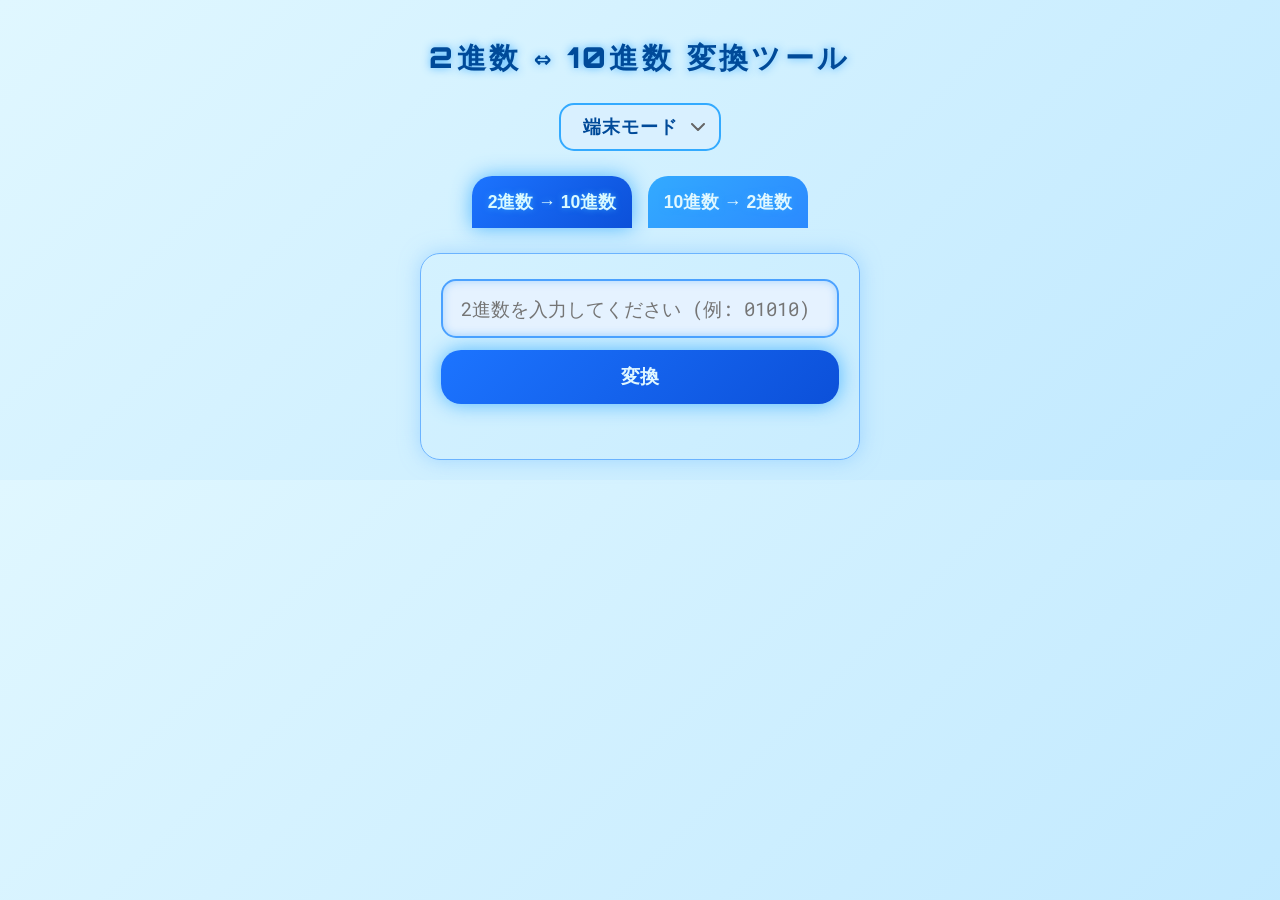
==== index.html @ ed2cb40a "version1.2" ====
<!DOCTYPE html>
<html lang="ja">
<head>
<meta charset="UTF-8" />
<meta name="viewport" content="width=device-width, initial-scale=1, maximum-scale=1" />
<title>2進数 ⇔ 10進数 変換ツール</title>
<meta name="description" content="2進数 ⇔ 10進数 変換ツール 相互の変換ができます 符号付き対応" />
<link id="favicon" rel="icon" href="icon-light.png" type="image/png" />
<link href="https://fonts.googleapis.com/css2?family=Orbitron&family=Roboto+Mono&display=swap" rel="stylesheet" />
<style>
  /* 共通 */
  *, *::before, *::after {
    box-sizing: border-box;
  }
  body {
    font-family: 'Orbitron', 'Roboto Mono', monospace;
    margin: 0;
    padding: 20px;
    max-width: 480px;
    margin-left: auto;
    margin-right: auto;
    user-select: none;
    transition: background-color 0.4s, color 0.4s;
  }

  h1 {
    text-align: center;
    font-weight: 900;
    letter-spacing: 0.12em;
    font-size: 1.8rem;
    margin-bottom: 1.5rem;
    text-shadow: 0 0 8px var(--primary-glow);
  }

  /* モードセレクト共通スタイル */
  .mode-select {
    text-align: center;
    margin-bottom: 25px;
  }
  select#colorModeSelect {
    font-size: 1.1rem;
    padding: 12px 22px;
    border-radius: 15px;
    border: 2px solid var(--primary-color);
    background-color: var(--select-bg);
    color: var(--text-color);
    cursor: pointer;
    font-weight: 700;
    letter-spacing: 0.05em;
    transition: border-color 0.3s ease, box-shadow 0.3s ease;
    user-select: none;
    appearance: none;
    -webkit-appearance: none;
    -moz-appearance: none;
    background-image: url("data:image/svg+xml;charset=UTF-8,%3Csvg width='14' height='8' viewBox='0 0 14 8' fill='none' xmlns='http://www.w3.org/2000/svg'%3E%3Cpath d='M1 1L7 7L13 1' stroke='%23666' stroke-width='2' stroke-linecap='round' stroke-linejoin='round'/%3E%3C/svg%3E");
    background-repeat: no-repeat;
    background-position: right 14px center;
    background-size: 14px 8px;
  }
  select#colorModeSelect:hover,
  select#colorModeSelect:focus {
    border-color: var(--primary-glow);
    outline: none;
    box-shadow: 0 0 15px var(--primary-glow);
  }

  /* タブ */
  .tab {
    display: flex;
    justify-content: center;
    margin-bottom: 25px;
  }
  .tab button {
    flex: 1;
    max-width: 160px;
    margin: 0 8px;
    padding: 14px 0;
    border-radius: 20px 20px 0 0;
    cursor: pointer;
    user-select: none;
    font-weight: 900;
    font-size: 1.1rem;
    text-shadow: 0 0 6px var(--primary-glow);
    transition: background 0.35s ease, box-shadow 0.3s ease, color 0.3s ease;
    border: none;
    background: linear-gradient(135deg, var(--primary-color), #2b8aff);
    color: #e0f7ff;
  }
  .tab button.active {
    box-shadow: 0 0 20px var(--primary-glow);
    background: linear-gradient(135deg, #1c74ff, #0c50d9);
    color: #d9f9ff;
  }
  .tab button:hover:not(.active),
  .tab button:focus-visible:not(.active) {
    outline: none;
    box-shadow: 0 0 15px var(--primary-glow-light);
  }

  /* 入力カード */
  .content {
    border-radius: 20px;
    padding: 25px 20px 35px;
    border: 1px solid var(--border-color);
    box-shadow: 0 0 20px var(--shadow-color);
    transition: background-color 0.4s, color 0.4s;
  }
  input[type="text"], input[type="number"] {
    width: 100%;
    padding: 15px 18px;
    font-size: 1.2rem;
    border-radius: 15px;
    border: 2px solid var(--input-border);
    background-color: var(--input-bg);
    color: var(--input-text);
    font-family: 'Roboto Mono', monospace;
    box-shadow: inset 0 0 8px var(--input-shadow);
    transition: border-color 0.3s ease;
    user-select: text;
    display: block;
    margin: 0 auto;
  }
  input[type="text"]:focus,
  input[type="number"]:focus {
    border-color: var(--primary-glow);
    outline: none;
    box-shadow: 0 0 10px var(--primary-glow) inset;
  }

  button.convert {
    width: 100%;
    margin-top: 12px;
    padding: 14px;
    font-size: 1.2rem;
    font-weight: 900;
    border-radius: 20px;
    border: none;
    cursor: pointer;
    user-select: none;
    transition: background 0.3s ease, box-shadow 0.3s ease, color 0.3s ease;
    box-shadow: 0 0 20px var(--primary-glow);
    background: linear-gradient(135deg, #1c74ff, #0c50d9);
    color: #e0f7ff;
  }
  button.convert:hover,
  button.convert:focus-visible {
    outline: none;
    background: linear-gradient(135deg, #3398ff, #1a58c7);
    box-shadow: 0 0 25px #3398ffdd;
  }

  /* 結果表示 */
  .result {
    margin-top: 20px;
    font-weight: 900;
    font-size: 1.3rem;
    text-align: center;
    text-shadow: 0 0 8px var(--primary-glow-light);
    user-select: text;
    transition: color 0.4s ease;
  }

  /* ライトモード */
  body.light {
    --primary-color: #33aaff;
    --primary-glow: #33aaffcc;
    --primary-glow-light: #66c3ffcc;
    --secondary-color: #0077cc;
    --border-color: #6bb3ff;
    --shadow-color: #7ac0ff88;
    --input-border: #4ba1ff;
    --input-bg: #e5f2ff;
    --input-text: #004a99;
    --input-shadow: #8fcaffbb;
    --select-bg: #d9f0ff;
    --text-color: #004a99;
    background: linear-gradient(135deg, #e0f7ff 0%, #c1e9ff 100%);
    color: var(--text-color);
  }

  /* ダークモード */
  body.dark {
    --primary-color: #6699ff;
    --primary-glow: #6699ffcc;
    --primary-glow-light: #99bbffcc;
    --secondary-color: #a3baff;
    --border-color: #4f6cbf;
    --shadow-color: #4466bb88;
    --input-border: #334b8f;
    --input-bg: #1b2650;
    --input-text: #cfdcff;
    --input-shadow: #5971bfbb;
    --select-bg: #24355f;
    --text-color: #99bbff;
    background: linear-gradient(135deg, #12182c 0%, #28365f 100%);
    color: var(--text-color);
  }

  /* スマホ対応 */
  @media (max-width: 520px) {
    body {
      padding: 15px 12px;
    }
    h1 {
      font-size: 1.5rem;
    }
    .tab button {
      max-width: 120px;
      font-size: 1rem;
      padding: 12px 0;
      margin: 0 6px;
      border-radius: 16px 16px 0 0;
    }
    input[type="text"], input[type="number"] {
      font-size: 1.1rem;
      padding: 12px 15px;
      border-radius: 12px;
    }
    button.convert {
      font-size: 1.1rem;
      padding: 12px;
      border-radius: 16px;
    }
  }
</style>
</head>
<body>
<h1>2進数 ⇔ 10進数 変換ツール</h1>

<div class="mode-select" aria-label="カラーモード選択">
  <select id="colorModeSelect" aria-label="カラーモード選択">
    <option value="light">ライトモード</option>
    <option value="dark">ダークモード</option>
    <option value="system" selected>端末モード</option>
  </select>
</div>

<div class="tab" role="tablist">
  <button id="tabBinToDec" class="active" role="tab" aria-selected="true" aria-controls="binToDec">2進数 → 10進数</button>
  <button id="tabDecToBin" role="tab" aria-selected="false" aria-controls="decToBin">10進数 → 2進数</button>
</div>

<div id="binToDec" class="content" role="tabpanel" tabindex="0">
  <input
    type="text"
    id="binaryInput"
    placeholder="2進数を入力してください (例: 01010)"
    aria-label="2進数入力"
    autocomplete="off"
    autocorrect="off"
    autocapitalize="none"
    spellcheck="false"
  />
  <button class="convert" onclick="convertBinToDec()">変換</button>
  <div class="result" id="binToDecResult" aria-live="polite"></div>
</div>

<div id="decToBin" class="content" role="tabpanel" tabindex="0" style="display:none;">
  <input
    type="number"
    id="decimalInput"
    placeholder="10進数を入力してください (例: -10)"
    aria-label="10進数入力"
    autocomplete="off"
  />
  <button class="convert" onclick="convertDecToBin()">変換</button>
  <div class="result" id="decToBinResult" aria-live="polite"></div>
</div>

<script>
  // ファビコン画像変更
  function setFavicon(mode) {
    const favicon = document.getElementById('favicon');
    if (mode === 'dark') {
      favicon.href = 'icon-dark.png';
    } else {
      favicon.href = 'icon-light.png';
    }
  }

  // カラーモードの初期化と適用
  function initMode() {
    const select = document.getElementById('colorModeSelect');
    const saved = localStorage.getItem('colorMode');
    if (saved) {
      select.value = saved;
    } else {
      select.value = 'system';
    }
    applyMode(select.value);
  }

  // OSのカラーモード判定
  function getSystemMode() {
    return window.matchMedia && window.matchMedia('(prefers-color-scheme: dark)').matches ? 'dark' : 'light';
  }

  // モード適用
  function applyMode(mode) {
    const body = document.body;
    if (mode === 'system') {
      mode = getSystemMode();
    }
    body.classList.remove('light', 'dark');
    body.classList.add(mode);
    setFavicon(mode);
  }

  // モード変更時の処理
  document.getElementById('colorModeSelect').addEventListener('change', (e) => {
    const mode = e.target.value;
    localStorage.setItem('colorMode', mode);
    applyMode(mode);
  });

  // タブ切替
  document.getElementById('tabBinToDec').addEventListener('click', () => {
    showTab('binToDec', 'tabBinToDec');
  });
  document.getElementById('tabDecToBin').addEventListener('click', () => {
    showTab('decToBin', 'tabDecToBin');
  });
  function showTab(contentId, tabId) {
    ['binToDec', 'decToBin'].forEach(id => {
      document.getElementById(id).style.display = (id === contentId) ? 'block' : 'none';
    });
    ['tabBinToDec', 'tabDecToBin'].forEach(id => {
      const tab = document.getElementById(id);
      if (id === tabId) {
        tab.classList.add('active');
        tab.setAttribute('aria-selected', 'true');
      } else {
        tab.classList.remove('active');
        tab.setAttribute('aria-selected', 'false');
      }
    });
  }

  // 2進数→10進数変換
  function bin2dec(binaryString) {
    if (!/^[01]+$/.test(binaryString)) {
      throw new Error('無効な2進数です。1と0のみを含む文字列を入力してください。');
    }
    const isNegative = binaryString[0] === '1';
    let decimalNumber = 0;
    for (let i = 0; i < binaryString.length; i++) {
      decimalNumber = decimalNumber * 2 + (binaryString.charAt(i) === '1' ? 1 : 0);
    }
    if (isNegative) {
      decimalNumber -= 2 ** binaryString.length;
    }
    return decimalNumber;
  }

  function convertBinToDec() {
    const input = document.getElementById('binaryInput').value.trim();
    const resultElem = document.getElementById('binToDecResult');
    resultElem.textContent = '';
    try {
      const dec = bin2dec(input);
      resultElem.textContent = `10進数: ${dec}`;
    } catch (e) {
      resultElem.textContent = e.message;
    }
  }

  // 10進数→2進数変換
  function dec2bin(num) {
    if (!Number.isInteger(num)) {
      throw new Error('整数を入力してください。');
    }
    if (num === 0) return '0';
    const isNegative = num < 0;
    if (!isNegative) {
      return '0' + num.toString(2);
    } else {
      const bits = num.toString(2).length + 1;
      const complement = (1 << bits) + num;
      return '1' + complement.toString(2);
    }
  }

  function convertDecToBin() {
    const inputStr = document.getElementById('decimalInput').value.trim();
    const resultElem = document.getElementById('decToBinResult');
    resultElem.textContent = '';
    try {
      const num = Number(inputStr);
      if (!Number.isInteger(num)) throw new Error('整数を入力してください。');
      const bin = dec2bin(num);
      resultElem.textContent = `2進数: ${bin}`;
    } catch (e) {
      resultElem.textContent = e.message;
    }
  }

  // 初期設定
  window.onload = () => {
    initMode();
    showTab('binToDec', 'tabBinToDec');
  };
</script>
</body>
</html>
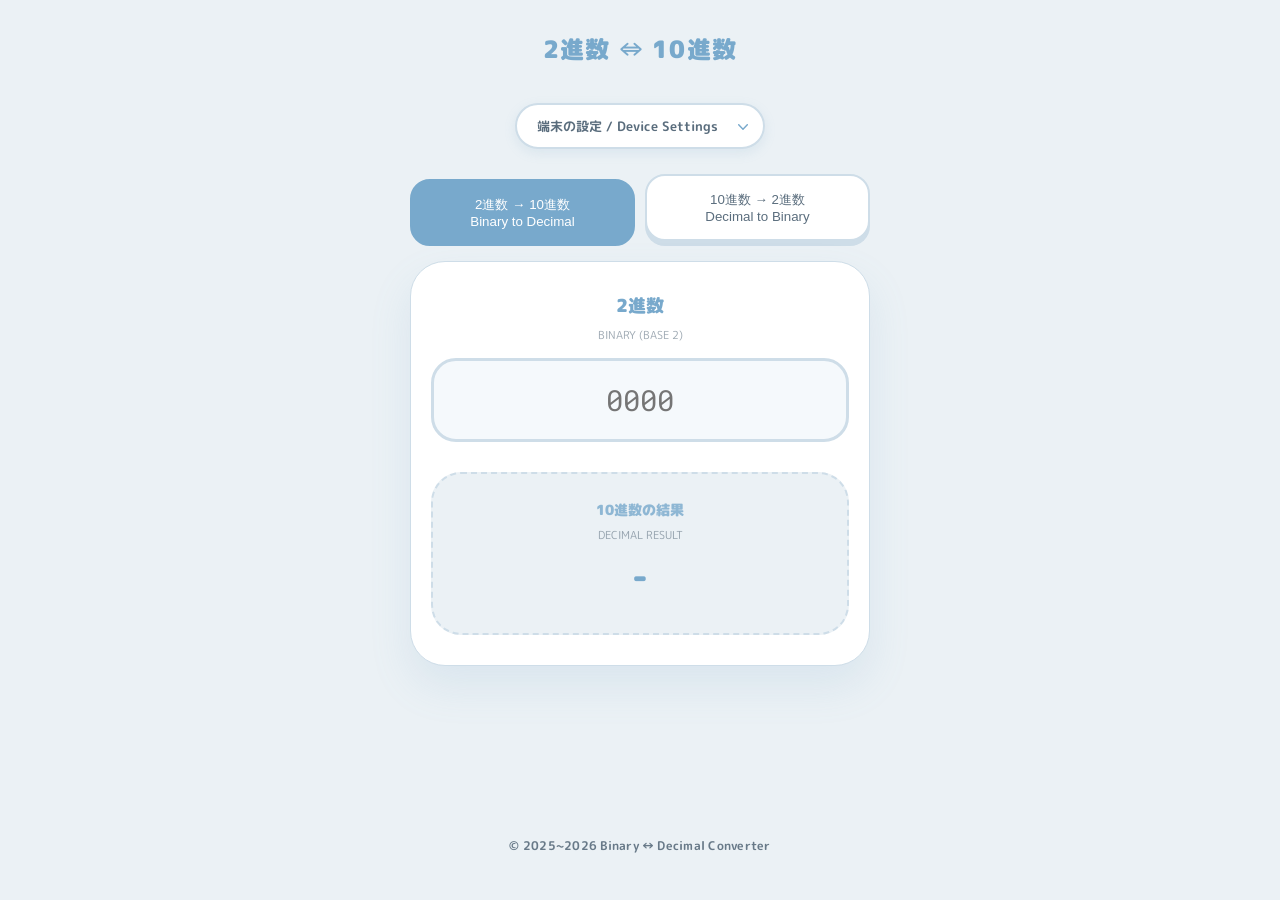
==== commit 46c39002: "v2.0.0 index.html official_Version_2.0.0 Release-1.0  UI and JavaScript code updates UIとJavaScri" ====
--- a/index.html
+++ b/index.html
@@ -1,404 +1,445 @@
 <!DOCTYPE html>
 <html lang="ja">
 <head>
-<meta charset="UTF-8" />
-<meta name="viewport" content="width=device-width, initial-scale=1, maximum-scale=1" />
-<title>2進数 ⇔ 10進数 変換ツール</title>
-<meta name="description" content="2進数 ⇔ 10進数 変換ツール 相互の変換ができます 符号付き対応" />
-<link id="favicon" rel="icon" href="icon-light.png" type="image/png" />
-<link href="https://fonts.googleapis.com/css2?family=Orbitron&family=Roboto+Mono&display=swap" rel="stylesheet" />
-<style>
-  /* 共通 */
-  *, *::before, *::after {
-    box-sizing: border-box;
-  }
-  body {
-    font-family: 'Orbitron', 'Roboto Mono', monospace;
-    margin: 0;
-    padding: 20px;
-    max-width: 480px;
-    margin-left: auto;
-    margin-right: auto;
-    user-select: none;
-    transition: background-color 0.4s, color 0.4s;
-  }
-
-  h1 {
-    text-align: center;
-    font-weight: 900;
-    letter-spacing: 0.12em;
-    font-size: 1.8rem;
-    margin-bottom: 1.5rem;
-    text-shadow: 0 0 8px var(--primary-glow);
-  }
-
-  /* モードセレクト共通スタイル */
-  .mode-select {
-    text-align: center;
-    margin-bottom: 25px;
-  }
-  select#colorModeSelect {
-    font-size: 1.1rem;
-    padding: 12px 22px;
-    border-radius: 15px;
-    border: 2px solid var(--primary-color);
-    background-color: var(--select-bg);
-    color: var(--text-color);
-    cursor: pointer;
-    font-weight: 700;
-    letter-spacing: 0.05em;
-    transition: border-color 0.3s ease, box-shadow 0.3s ease;
-    user-select: none;
-    appearance: none;
-    -webkit-appearance: none;
-    -moz-appearance: none;
-    background-image: url("data:image/svg+xml;charset=UTF-8,%3Csvg width='14' height='8' viewBox='0 0 14 8' fill='none' xmlns='http://www.w3.org/2000/svg'%3E%3Cpath d='M1 1L7 7L13 1' stroke='%23666' stroke-width='2' stroke-linecap='round' stroke-linejoin='round'/%3E%3C/svg%3E");
-    background-repeat: no-repeat;
-    background-position: right 14px center;
-    background-size: 14px 8px;
-  }
-  select#colorModeSelect:hover,
-  select#colorModeSelect:focus {
-    border-color: var(--primary-glow);
-    outline: none;
-    box-shadow: 0 0 15px var(--primary-glow);
-  }
-
-  /* タブ */
-  .tab {
-    display: flex;
-    justify-content: center;
-    margin-bottom: 25px;
-  }
-  .tab button {
-    flex: 1;
-    max-width: 160px;
-    margin: 0 8px;
-    padding: 14px 0;
-    border-radius: 20px 20px 0 0;
-    cursor: pointer;
-    user-select: none;
-    font-weight: 900;
-    font-size: 1.1rem;
-    text-shadow: 0 0 6px var(--primary-glow);
-    transition: background 0.35s ease, box-shadow 0.3s ease, color 0.3s ease;
-    border: none;
-    background: linear-gradient(135deg, var(--primary-color), #2b8aff);
-    color: #e0f7ff;
-  }
-  .tab button.active {
-    box-shadow: 0 0 20px var(--primary-glow);
-    background: linear-gradient(135deg, #1c74ff, #0c50d9);
-    color: #d9f9ff;
-  }
-  .tab button:hover:not(.active),
-  .tab button:focus-visible:not(.active) {
-    outline: none;
-    box-shadow: 0 0 15px var(--primary-glow-light);
-  }
-
-  /* 入力カード */
-  .content {
-    border-radius: 20px;
-    padding: 25px 20px 35px;
-    border: 1px solid var(--border-color);
-    box-shadow: 0 0 20px var(--shadow-color);
-    transition: background-color 0.4s, color 0.4s;
-  }
-  input[type="text"], input[type="number"] {
-    width: 100%;
-    padding: 15px 18px;
-    font-size: 1.2rem;
-    border-radius: 15px;
-    border: 2px solid var(--input-border);
-    background-color: var(--input-bg);
-    color: var(--input-text);
-    font-family: 'Roboto Mono', monospace;
-    box-shadow: inset 0 0 8px var(--input-shadow);
-    transition: border-color 0.3s ease;
-    user-select: text;
-    display: block;
-    margin: 0 auto;
-  }
-  input[type="text"]:focus,
-  input[type="number"]:focus {
-    border-color: var(--primary-glow);
-    outline: none;
-    box-shadow: 0 0 10px var(--primary-glow) inset;
-  }
-
-  button.convert {
-    width: 100%;
-    margin-top: 12px;
-    padding: 14px;
-    font-size: 1.2rem;
-    font-weight: 900;
-    border-radius: 20px;
-    border: none;
-    cursor: pointer;
-    user-select: none;
-    transition: background 0.3s ease, box-shadow 0.3s ease, color 0.3s ease;
-    box-shadow: 0 0 20px var(--primary-glow);
-    background: linear-gradient(135deg, #1c74ff, #0c50d9);
-    color: #e0f7ff;
-  }
-  button.convert:hover,
-  button.convert:focus-visible {
-    outline: none;
-    background: linear-gradient(135deg, #3398ff, #1a58c7);
-    box-shadow: 0 0 25px #3398ffdd;
-  }
-
-  /* 結果表示 */
-  .result {
-    margin-top: 20px;
-    font-weight: 900;
-    font-size: 1.3rem;
-    text-align: center;
-    text-shadow: 0 0 8px var(--primary-glow-light);
-    user-select: text;
-    transition: color 0.4s ease;
-  }
-
-  /* ライトモード */
-  body.light {
-    --primary-color: #33aaff;
-    --primary-glow: #33aaffcc;
-    --primary-glow-light: #66c3ffcc;
-    --secondary-color: #0077cc;
-    --border-color: #6bb3ff;
-    --shadow-color: #7ac0ff88;
-    --input-border: #4ba1ff;
-    --input-bg: #e5f2ff;
-    --input-text: #004a99;
-    --input-shadow: #8fcaffbb;
-    --select-bg: #d9f0ff;
-    --text-color: #004a99;
-    background: linear-gradient(135deg, #e0f7ff 0%, #c1e9ff 100%);
-    color: var(--text-color);
-  }
-
-  /* ダークモード */
-  body.dark {
-    --primary-color: #6699ff;
-    --primary-glow: #6699ffcc;
-    --primary-glow-light: #99bbffcc;
-    --secondary-color: #a3baff;
-    --border-color: #4f6cbf;
-    --shadow-color: #4466bb88;
-    --input-border: #334b8f;
-    --input-bg: #1b2650;
-    --input-text: #cfdcff;
-    --input-shadow: #5971bfbb;
-    --select-bg: #24355f;
-    --text-color: #99bbff;
-    background: linear-gradient(135deg, #12182c 0%, #28365f 100%);
-    color: var(--text-color);
-  }
-
-  /* スマホ対応 */
-  @media (max-width: 520px) {
-    body {
-      padding: 15px 12px;
-    }
-    h1 {
-      font-size: 1.5rem;
-    }
-    .tab button {
-      max-width: 120px;
-      font-size: 1rem;
-      padding: 12px 0;
-      margin: 0 6px;
-      border-radius: 16px 16px 0 0;
-    }
-    input[type="text"], input[type="number"] {
-      font-size: 1.1rem;
-      padding: 12px 15px;
-      border-radius: 12px;
-    }
-    button.convert {
-      font-size: 1.1rem;
-      padding: 12px;
-      border-radius: 16px;
-    }
-  }
-</style>
+    <meta charset="UTF-8" />
+    <meta name="viewport" content="width=device-width, initial-scale=1.0" />
+    <meta name="description" content="2進数 ⇔ 10進数 変換ツール 相互の変換ができます 符号付き対応" />
+    <title>2進数 ⇔ 10進数 変換ツール</title>
+
+    <script>
+        (function() {
+            const saved = localStorage.getItem('tool_theme') || 'system';
+            let target = saved;
+            if (saved === 'system') {
+                target = window.matchMedia('(prefers-color-scheme: dark)').matches ? 'dark' : 'light';
+            }
+            document.documentElement.className = target;
+        })();
+    </script>
+
+    <link href="https://fonts.googleapis.com/css2?family=M+PLUS+Rounded+1c:wght@700;900&family=Roboto+Mono:wght@500&display=swap" rel="stylesheet" />
+
+    <style>
+        :root {
+            --transition: all 0.2s cubic-bezier(0.4, 0, 0.2, 1);
+        }
+
+        *, *::before, *::after {
+            box-sizing: border-box;
+            -webkit-tap-highlight-color: transparent;
+            outline: none;
+        }
+
+        html, body {
+            overscroll-behavior-y: auto;
+        }
+
+        html.light {
+            --primary: #78a9cc;
+            --primary-text: #ffffff;
+            --text: #5a6d7d;
+            --card: #ffffff;
+            --bg: #ebf1f5;
+            --input-bg: #f5f9fc;
+            --border: #cedde8;
+            --shadow: rgba(120, 169, 204, 0.15);
+            --link: #5c93bb;
+            background: var(--bg);
+            color-scheme: light;
+        }
+
+        html.dark {
+            --primary: #5c93bb;
+            --primary-text: #e0f0fa;
+            --text: #b0c4d1;
+            --card: #1e2630;
+            --bg: #12181f;
+            --input-bg: #12181f;
+            --border: #323f4d;
+            --shadow: rgba(0, 0, 0, 0.5);
+            --link: #88b4d4;
+            background: var(--bg);
+            color-scheme: dark;
+        }
+
+        body {
+            font-family: 'M PLUS Rounded 1c', sans-serif;
+            margin: 0;
+            padding: 20px;
+            max-width: 500px;
+            margin-left: auto;
+            margin-right: auto;
+            min-height: 100vh;
+            display: flex;
+            flex-direction: column;
+            color: var(--text);
+            line-height: 1.6;
+        }
+
+        header {
+            text-align: center;
+            margin-bottom: 25px;
+        }
+
+        h1 {
+            font-size: 1.5rem;
+            font-weight: 900;
+            color: var(--primary);
+            margin: 10px 0;
+            letter-spacing: 0.05em;
+        }
+
+        .mode-select-container {
+            display: flex;
+            justify-content: center;
+            margin-bottom: 25px;
+        }
+
+        select {
+            padding: 12px 20px;
+            border-radius: 50px;
+            border: 2px solid var(--border);
+            background: var(--card);
+            color: var(--text);
+            font-weight: 700;
+            font-family: inherit;
+            cursor: pointer;
+            box-shadow: 0 4px 12px var(--shadow);
+            transition: var(--transition);
+            appearance: none;
+            background-repeat: no-repeat;
+            background-position: right 15px center;
+            background-size: 10px;
+            padding-right: 45px;
+            background-image: url("data:image/svg+xml;charset=UTF-8,%3Csvg width='14' height='8' viewBox='0 0 14 8' fill='none' xmlns='http://www.w3.org/2000/svg'%3E%3Cpath d='M1 1L7 7L13 1' stroke='%2378a9cc' stroke-width='2' stroke-linecap='round' stroke-linejoin='round'/%3E%3C/svg%3E");
+        }
+
+        .tab-nav {
+            display: flex;
+            gap: 10px;
+            margin-bottom: 20px;
+        }
+
+        .tab-nav button {
+            flex: 1;
+            padding: 15px 10px;
+            border-radius: 20px;
+            border: 2px solid var(--border);
+            background: var(--card);
+            color: var(--text);
+            cursor: pointer;
+            transition: var(--transition);
+            box-shadow: 0 5px 0 var(--border);
+            display: flex;
+            flex-direction: column;
+            align-items: center;
+            justify-content: center;
+        }
+
+        .tab-nav button.active {
+            background: var(--primary);
+            color: var(--primary-text);
+            border-color: var(--primary);
+            box-shadow: 0 0px 0 var(--primary);
+            transform: translateY(5px);
+        }
+
+        main {
+            background: var(--card);
+            border-radius: 35px;
+            padding: 30px 20px;
+            border: 1px solid var(--border);
+            box-shadow: 0 20px 40px var(--shadow);
+        }
+
+        .input-section {
+            margin-bottom: 30px;
+        }
+
+        .label-box {
+            text-align: center;
+            margin-bottom: 12px;
+        }
+
+        .label-main {
+            font-weight: 900;
+            font-size: 1.1rem;
+            color: var(--primary);
+            display: block;
+        }
+
+        .label-sub {
+            font-size: 0.7rem;
+            opacity: 0.6;
+            text-transform: uppercase;
+        }
+
+        input {
+            width: 100%;
+            padding: 20px;
+            font-size: 1.8rem;
+            border-radius: 25px;
+            border: 3px solid var(--border);
+            background: var(--input-bg);
+            color: var(--text);
+            font-family: 'Roboto Mono', monospace;
+            text-align: center;
+            transition: var(--transition);
+        }
+
+        input:focus {
+            border-color: var(--primary);
+            background: var(--card);
+            box-shadow: 0 0 0 8px var(--shadow);
+        }
+
+        .result-section {
+            background: var(--bg);
+            border-radius: 30px;
+            border: 2px dashed var(--border);
+            padding: 25px 15px;
+            text-align: center;
+            min-height: 140px;
+            display: flex;
+            flex-direction: column;
+            justify-content: center;
+        }
+
+        .result-value {
+            font-size: 2rem;
+            font-weight: 900;
+            color: var(--primary);
+            word-break: break-all;
+            overflow-y: auto;
+            max-height: 180px;
+            padding: 5px;
+        }
+
+        footer {
+            margin-top: auto;
+            padding: 25px 0;
+            text-align: center;
+        }
+
+        .footer-copy {
+            font-weight: 700;
+            font-size: 0.75rem;
+            letter-spacing: 0.02em;
+            color: var(--text);
+            opacity: 0.9;
+        }
+
+        a {
+            color: var(--link);
+            text-decoration: none;
+        }
+
+        @media (max-width: 380px) {
+            h1 { font-size: 1.2rem; }
+            input { font-size: 1.5rem; }
+            .result-value { font-size: 1.6rem; }
+        }
+    </style>
 </head>
 <body>
-<h1>2進数 ⇔ 10進数 変換ツール</h1>
-
-<div class="mode-select" aria-label="カラーモード選択">
-  <select id="colorModeSelect" aria-label="カラーモード選択">
-    <option value="light">ライトモード</option>
-    <option value="dark">ダークモード</option>
-    <option value="system" selected>端末モード</option>
-  </select>
-</div>
-
-<div class="tab" role="tablist">
-  <button id="tabBinToDec" class="active" role="tab" aria-selected="true" aria-controls="binToDec">2進数 → 10進数</button>
-  <button id="tabDecToBin" role="tab" aria-selected="false" aria-controls="decToBin">10進数 → 2進数</button>
-</div>
-
-<div id="binToDec" class="content" role="tabpanel" tabindex="0">
-  <input
-    type="text"
-    id="binaryInput"
-    placeholder="2進数を入力してください (例: 01010)"
-    aria-label="2進数入力"
-    autocomplete="off"
-    autocorrect="off"
-    autocapitalize="none"
-    spellcheck="false"
-  />
-  <button class="convert" onclick="convertBinToDec()">変換</button>
-  <div class="result" id="binToDecResult" aria-live="polite"></div>
-</div>
-
-<div id="decToBin" class="content" role="tabpanel" tabindex="0" style="display:none;">
-  <input
-    type="number"
-    id="decimalInput"
-    placeholder="10進数を入力してください (例: -10)"
-    aria-label="10進数入力"
-    autocomplete="off"
-  />
-  <button class="convert" onclick="convertDecToBin()">変換</button>
-  <div class="result" id="decToBinResult" aria-live="polite"></div>
-</div>
-
-<script>
-  // ファビコン画像変更
-  function setFavicon(mode) {
-    const favicon = document.getElementById('favicon');
-    if (mode === 'dark') {
-      favicon.href = 'icon-dark.png';
-    } else {
-      favicon.href = 'icon-light.png';
-    }
-  }
-
-  // カラーモードの初期化と適用
-  function initMode() {
-    const select = document.getElementById('colorModeSelect');
-    const saved = localStorage.getItem('colorMode');
-    if (saved) {
-      select.value = saved;
-    } else {
-      select.value = 'system';
-    }
-    applyMode(select.value);
-  }
-
-  // OSのカラーモード判定
-  function getSystemMode() {
-    return window.matchMedia && window.matchMedia('(prefers-color-scheme: dark)').matches ? 'dark' : 'light';
-  }
-
-  // モード適用
-  function applyMode(mode) {
-    const body = document.body;
-    if (mode === 'system') {
-      mode = getSystemMode();
-    }
-    body.classList.remove('light', 'dark');
-    body.classList.add(mode);
-    setFavicon(mode);
-  }
-
-  // モード変更時の処理
-  document.getElementById('colorModeSelect').addEventListener('change', (e) => {
-    const mode = e.target.value;
-    localStorage.setItem('colorMode', mode);
-    applyMode(mode);
-  });
-
-  // タブ切替
-  document.getElementById('tabBinToDec').addEventListener('click', () => {
-    showTab('binToDec', 'tabBinToDec');
-  });
-  document.getElementById('tabDecToBin').addEventListener('click', () => {
-    showTab('decToBin', 'tabDecToBin');
-  });
-  function showTab(contentId, tabId) {
-    ['binToDec', 'decToBin'].forEach(id => {
-      document.getElementById(id).style.display = (id === contentId) ? 'block' : 'none';
-    });
-    ['tabBinToDec', 'tabDecToBin'].forEach(id => {
-      const tab = document.getElementById(id);
-      if (id === tabId) {
-        tab.classList.add('active');
-        tab.setAttribute('aria-selected', 'true');
-      } else {
-        tab.classList.remove('active');
-        tab.setAttribute('aria-selected', 'false');
-      }
-    });
-  }
-
-  // 2進数→10進数変換
-  function bin2dec(binaryString) {
-    if (!/^[01]+$/.test(binaryString)) {
-      throw new Error('無効な2進数です。1と0のみを含む文字列を入力してください。');
-    }
-    const isNegative = binaryString[0] === '1';
-    let decimalNumber = 0;
-    for (let i = 0; i < binaryString.length; i++) {
-      decimalNumber = decimalNumber * 2 + (binaryString.charAt(i) === '1' ? 1 : 0);
-    }
-    if (isNegative) {
-      decimalNumber -= 2 ** binaryString.length;
-    }
-    return decimalNumber;
-  }
-
-  function convertBinToDec() {
-    const input = document.getElementById('binaryInput').value.trim();
-    const resultElem = document.getElementById('binToDecResult');
-    resultElem.textContent = '';
-    try {
-      const dec = bin2dec(input);
-      resultElem.textContent = `10進数: ${dec}`;
-    } catch (e) {
-      resultElem.textContent = e.message;
-    }
-  }
-
-  // 10進数→2進数変換
-  function dec2bin(num) {
-    if (!Number.isInteger(num)) {
-      throw new Error('整数を入力してください。');
-    }
-    if (num === 0) return '0';
-    const isNegative = num < 0;
-    if (!isNegative) {
-      return '0' + num.toString(2);
-    } else {
-      const bits = num.toString(2).length + 1;
-      const complement = (1 << bits) + num;
-      return '1' + complement.toString(2);
-    }
-  }
-
-  function convertDecToBin() {
-    const inputStr = document.getElementById('decimalInput').value.trim();
-    const resultElem = document.getElementById('decToBinResult');
-    resultElem.textContent = '';
-    try {
-      const num = Number(inputStr);
-      if (!Number.isInteger(num)) throw new Error('整数を入力してください。');
-      const bin = dec2bin(num);
-      resultElem.textContent = `2進数: ${bin}`;
-    } catch (e) {
-      resultElem.textContent = e.message;
-    }
-  }
-
-  // 初期設定
-  window.onload = () => {
-    initMode();
-    showTab('binToDec', 'tabBinToDec');
-  };
-</script>
+
+    <header>
+        <h1>2進数 ⇔ 10進数</h1>
+    </header>
+
+    <div class="mode-select-container">
+        <select id="themeSelect">
+            <option value="light">ライト / Light Mode</option>
+            <option value="dark">ダーク / Dark Mode</option>
+            <option value="system" selected>端末の設定 / Device Settings</option>
+        </select>
+    </div>
+
+    <nav class="tab-nav">
+        <button id="tabBin" class="active">
+            <div>2進数 → 10進数</div>
+            <div>Binary to Decimal</div>
+        </button>
+
+        <button id="tabDec">
+            <div>10進数 → 2進数</div>
+            <div>Decimal to Binary</div>
+        </button>
+    </nav>
+
+    <main>
+        <div id="panelBin">
+            <div class="input-section">
+                <div class="label-box">
+                    <span class="label-main">2進数</span>
+                    <span class="label-sub">Binary (Base 2)</span>
+                </div>
+                <input type="text" id="inBin" placeholder="0000" inputmode="numeric" autocomplete="off" />
+            </div>
+
+            <div class="result-section">
+                <div class="result-label">
+                    <span class="label-main" style="font-size: 0.85rem; opacity: 0.8;">10進数の結果</span>
+                    <span class="label-sub">Decimal Result</span>
+                </div>
+                <div id="outBin" class="result-value">-</div>
+            </div>
+        </div>
+
+        <div id="panelDec" style="display:none;">
+            <div class="input-section">
+                <div class="label-box">
+                    <span class="label-main">10進数</span>
+                    <span class="label-sub">Decimal (Base 10)</span>
+                </div>
+                <input type="text" id="inDec" placeholder="0" inputmode="numeric" autocomplete="off" />
+            </div>
+
+            <div class="result-section">
+                <div class="result-label">
+                    <span class="label-main" style="font-size: 0.85rem; opacity: 0.8;">2進数の結果</span>
+                    <span class="label-sub">Binary Result</span>
+                </div>
+                <div id="outDec" class="result-value">-</div>
+            </div>
+        </div>
+    </main>
+
+    <footer>
+        <div id="footer-copy" class="footer-copy">
+            &copy; 2025 Binary &harr; Decimal Converter
+        </div>
+    </footer>
+
+    <script>
+        const inBin = document.getElementById('inBin');
+        const inDec = document.getElementById('inDec');
+        const outBin = document.getElementById('outBin');
+        const outDec = document.getElementById('outDec');
+        const themeSelect = document.getElementById('themeSelect');
+
+        const updateBinToDec = () => {
+            let val = inBin.value.replace(/[^01-]/g, '');
+            if (val.indexOf('-') > 0) val = val.replace(/-/g, '');
+            inBin.value = val;
+
+            if (!val || val === '-') {
+                outBin.innerText = '-';
+                return;
+            }
+
+            let dec = parseInt(val, 2);
+            if (val[0] === '1' && val.length > 1) dec -= Math.pow(2, val.length);
+            outBin.innerText = dec;
+        };
+
+        const updateDecToBin = () => {
+            let val = inDec.value.replace(/[^0-9-]/g, '');
+            if (val.indexOf('-') > 0) val = val.replace(/-/g, '');
+            inDec.value = val;
+
+            const num = parseInt(val, 10);
+            if (isNaN(num)) {
+                outDec.innerText = '-';
+                return;
+            }
+
+            if (num >= 0) {
+                outDec.innerText = '0' + num.toString(2);
+            } else {
+                const bits = Math.max(num.toString(2).length, 2);
+                outDec.innerText = (num >>> 0).toString(2).slice(-bits);
+            }
+        };
+
+        const formatBinaryWithPadding = (number, minLength) => {
+            let binStr = "";
+            if (number >= 0) {
+                binStr = "0" + number.toString(2);
+            } else {
+                const bits = Math.max(number.toString(2).length, 2);
+                binStr = (number >>> 0).toString(2).slice(-bits);
+            }
+
+            if (binStr.length < minLength) {
+                const padChar = binStr[0] === '1' ? '1' : '0';
+                return binStr.padStart(minLength, padChar);
+            }
+            return binStr;
+        };
+
+        const handleStep = (e, type) => {
+            if (e.key === 'ArrowUp' || e.key === 'ArrowDown') {
+                e.preventDefault();
+                if (type === 'bin') {
+                    const currentLen = inBin.value.length;
+                    let curDec = parseInt(outBin.innerText, 10) || 0;
+                    const nextDec = e.key === 'ArrowUp' ? curDec + 1 : curDec - 1;
+                    inBin.value = formatBinaryWithPadding(nextDec, currentLen);
+                    updateBinToDec();
+                } else {
+                    let curDec = parseInt(inDec.value, 10) || 0;
+                    inDec.value = e.key === 'ArrowUp' ? curDec + 1 : curDec - 1;
+                    updateDecToBin();
+                }
+            }
+        };
+
+        inBin.oninput = updateBinToDec;
+        inDec.oninput = updateDecToBin;
+        inBin.onkeydown = (e) => handleStep(e, 'bin');
+        inDec.onkeydown = (e) => handleStep(e, 'dec');
+
+        const switchTab = (isBin) => {
+            document.getElementById('panelBin').style.display = isBin ? 'block' : 'none';
+            document.getElementById('panelDec').style.display = isBin ? 'none' : 'block';
+            document.getElementById('tabBin').className = isBin ? 'active' : '';
+            document.getElementById('tabDec').className = isBin ? '' : 'active';
+        };
+
+        document.getElementById('tabBin').onclick = () => switchTab(true);
+        document.getElementById('tabDec').onclick = () => switchTab(false);
+
+        const applyTheme = (mode) => {
+            let target = mode;
+            if (mode === 'system') {
+                target = window.matchMedia('(prefers-color-scheme: dark)').matches ? 'dark' : 'light';
+            }
+            document.documentElement.className = target;
+        };
+
+        themeSelect.onchange = (e) => {
+            localStorage.setItem('tool_theme', e.target.value);
+            applyTheme(e.target.value);
+        };
+
+        window.onload = () => {
+            const baseYear = 2025;
+            const currentYear = new Date().getFullYear();
+            const hostname = location.hostname;
+            const footer = document.getElementById("footer-copy");
+
+            let copyrightYear = currentYear > baseYear ? `${baseYear}~${currentYear}` : `${baseYear}`;
+            let footerHTML = `&copy; ${copyrightYear} `;
+
+            if (hostname.includes("hamuzon-jp.f5.si") || hostname.includes("hamuzon.web.fc2.com") || hostname.includes("hamuzon.github.io")) {
+                footerHTML += `<a href="#" target="_blank">@hamuzon</a>`;
+            } else if (hostname.includes("hamusata.f5.si")) {
+                footerHTML += `<a href="#" target="_blank">@hamusata</a>`;
+            } else {
+                footerHTML += `Binary &harr; Decimal Converter`;
+            }
+
+            if (footer) footer.innerHTML = footerHTML;
+
+            const saved = localStorage.getItem('tool_theme') || 'system';
+            themeSelect.value = saved;
+            applyTheme(saved);
+        };
+
+        window.matchMedia('(prefers-color-scheme: dark)').onchange = () => {
+            if (themeSelect.value === 'system') applyTheme('system');
+        };
+    </script>
 </body>
 </html>
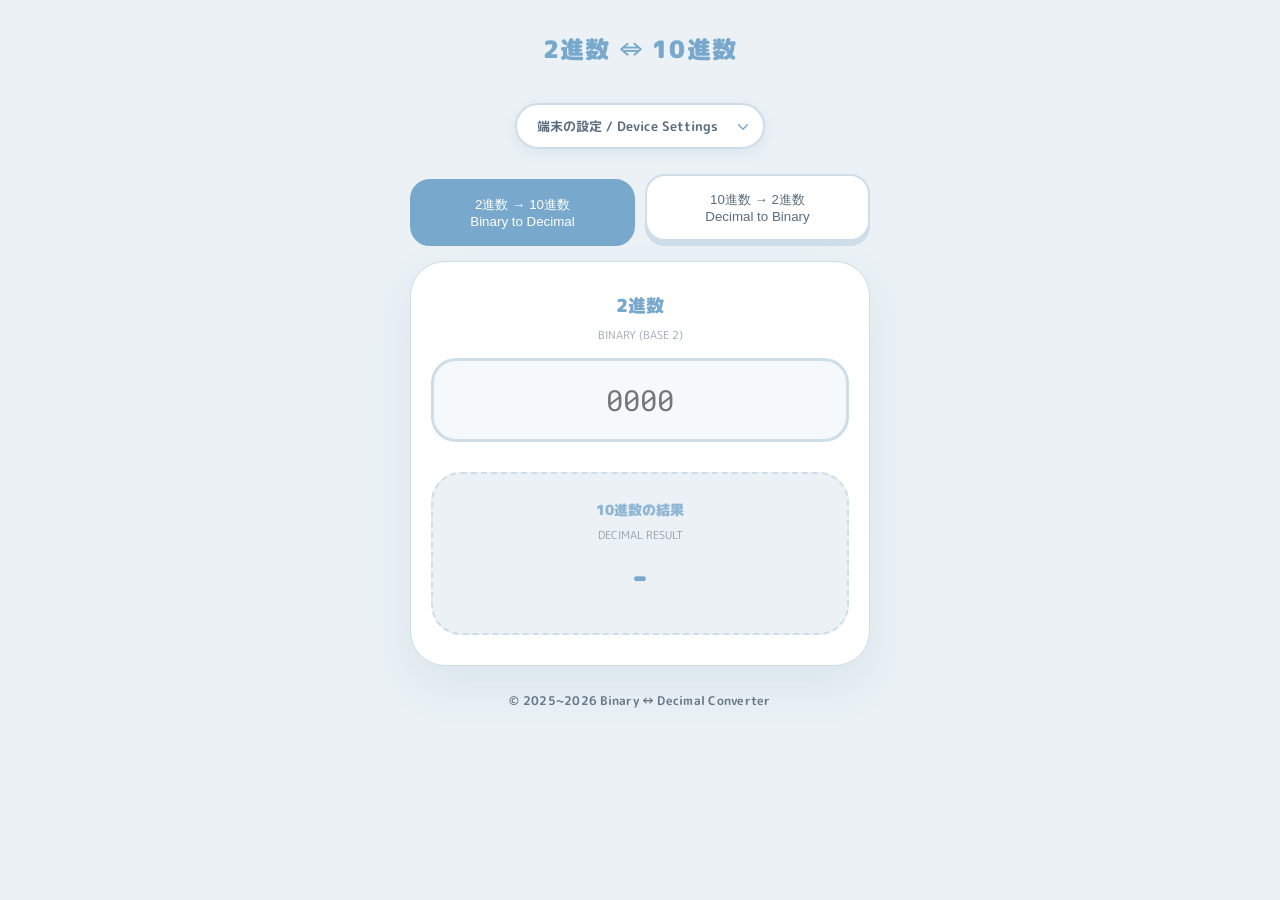
==== commit a7f31733: "mainとfooterの幅を100%に設定し、レイアウトを改善" ====
--- a/index.html
+++ b/index.html
@@ -145,6 +145,7 @@
         }
 
         main {
+            width: 100%;
             background: var(--card);
             border-radius: 35px;
             padding: 30px 20px;
@@ -205,6 +206,15 @@
             justify-content: center;
         }
 
+        .result-label .label-main {
+            font-size: 0.85rem;
+            opacity: 0.8;
+        }
+
+        #panelDec {
+            display: none;
+        }
+
         .result-value {
             font-size: 2rem;
             font-weight: 900;
@@ -216,7 +226,7 @@
         }
 
         footer {
-            margin-top: auto;
+            width: 100%;
             padding: 25px 0;
             text-align: center;
         }
@@ -248,7 +258,7 @@
     </header>
 
     <div class="mode-select-container">
-        <select id="themeSelect">
+        <select id="themeSelect" aria-label="テーマ選択 / Select Theme">
             <option value="light">ライト / Light Mode</option>
             <option value="dark">ダーク / Dark Mode</option>
             <option value="system" selected>端末の設定 / Device Settings</option>
@@ -279,14 +289,14 @@
 
             <div class="result-section">
                 <div class="result-label">
-                    <span class="label-main" style="font-size: 0.85rem; opacity: 0.8;">10進数の結果</span>
+                    <span class="label-main">10進数の結果</span>
                     <span class="label-sub">Decimal Result</span>
                 </div>
                 <div id="outBin" class="result-value">-</div>
             </div>
         </div>
 
-        <div id="panelDec" style="display:none;">
+        <div id="panelDec">
             <div class="input-section">
                 <div class="label-box">
                     <span class="label-main">10進数</span>
@@ -297,7 +307,7 @@
 
             <div class="result-section">
                 <div class="result-label">
-                    <span class="label-main" style="font-size: 0.85rem; opacity: 0.8;">2進数の結果</span>
+                    <span class="label-main">2進数の結果</span>
                     <span class="label-sub">Binary Result</span>
                 </div>
                 <div id="outDec" class="result-value">-</div>
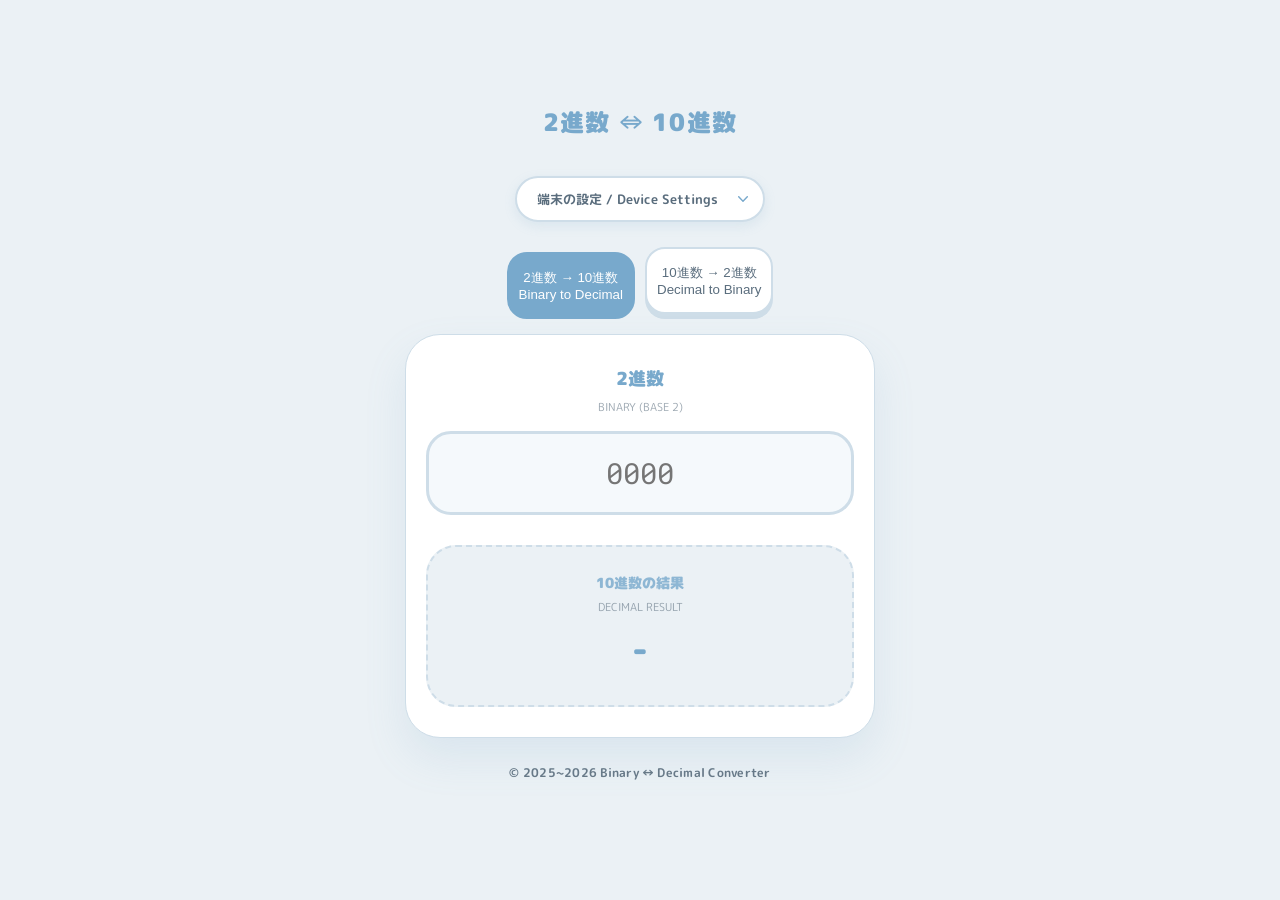
==== commit 8509a669: "bodyのパディングを15pxに変更し、headerの幅を100%に設定。レスポンシブデザインを改善し、メディアクエリでのスタイルを調整。" ====
--- a/index.html
+++ b/index.html
@@ -65,18 +65,21 @@
         body {
             font-family: 'M PLUS Rounded 1c', sans-serif;
             margin: 0;
-            padding: 20px;
+            padding: 15px;
             max-width: 500px;
             margin-left: auto;
             margin-right: auto;
             min-height: 100vh;
             display: flex;
             flex-direction: column;
+            justify-content: center;
+            align-items: center;
             color: var(--text);
             line-height: 1.6;
         }
 
         header {
+            width: 100%;
             text-align: center;
             margin-bottom: 25px;
         }
@@ -244,10 +247,14 @@
             text-decoration: none;
         }
 
-        @media (max-width: 380px) {
-            h1 { font-size: 1.2rem; }
-            input { font-size: 1.5rem; }
-            .result-value { font-size: 1.6rem; }
+        @media (max-width: 480px) {
+            body { padding: 10px; }
+            h1 { font-size: 1.3rem; margin: 5px 0; }
+            main { padding: 25px 15px; border-radius: 25px; }
+            input { font-size: 1.6rem; padding: 15px; }
+            input:focus { box-shadow: 0 0 0 5px var(--shadow); }
+            .result-value { font-size: 1.7rem; }
+            .tab-nav button { padding: 12px 5px; font-size: 0.85rem; }
         }
     </style>
 </head>
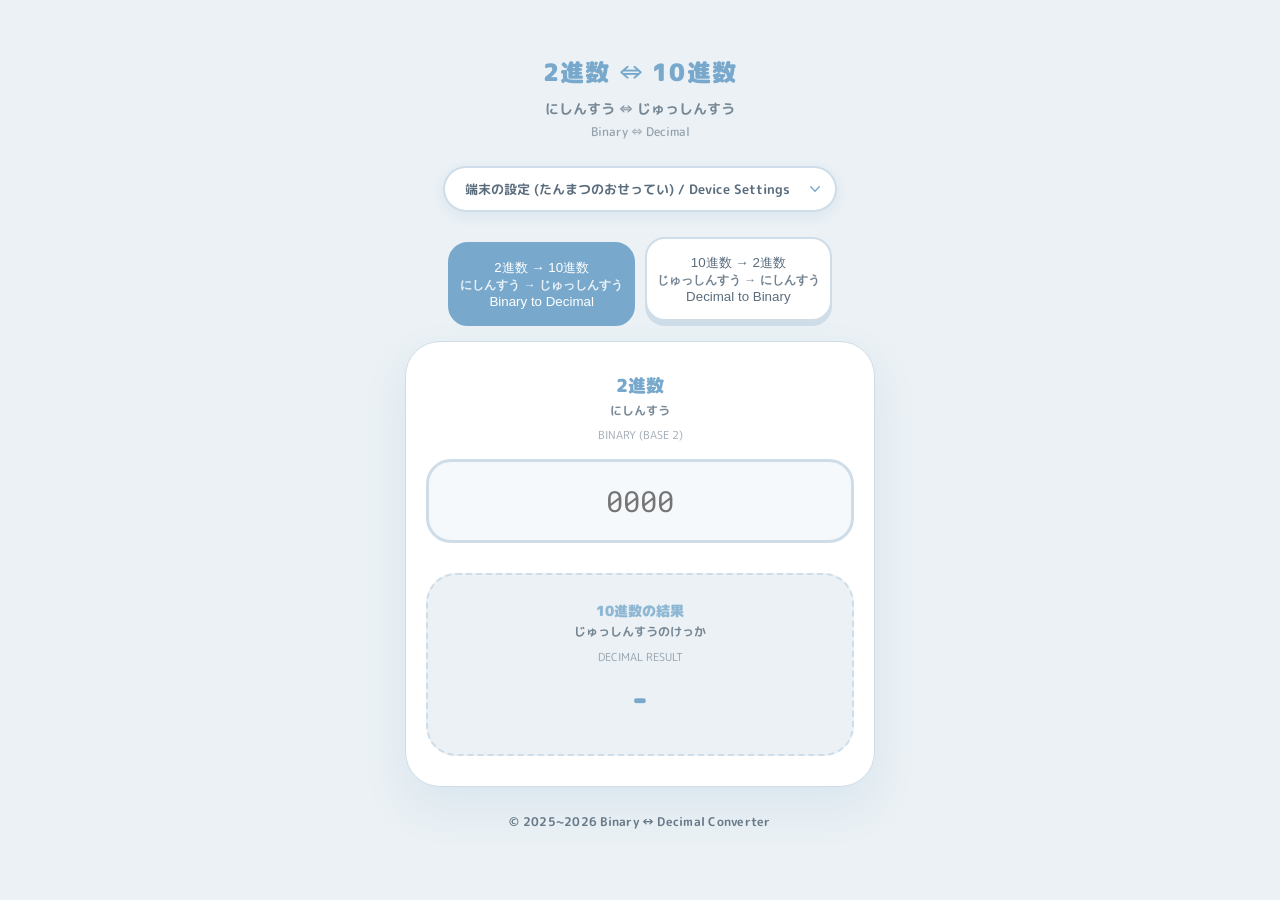
==== commit a53cecdf: "feat: add hiragana readings to UI elements for accessibility and better readability" ====
--- a/index.html
+++ b/index.html
@@ -214,6 +214,35 @@
             opacity: 0.8;
         }
 
+        .label-hiragana {
+            display: block;
+            font-size: 0.75rem;
+            font-weight: 700;
+            opacity: 0.8;
+            margin-top: 1px;
+            margin-bottom: 1px;
+        }
+
+        .header-hiragana {
+            font-size: 0.85rem;
+            font-weight: 700;
+            opacity: 0.8;
+            margin-top: -4px;
+        }
+
+        .header-sub {
+            font-size: 0.75rem;
+            font-weight: 500;
+            opacity: 0.6;
+            margin-top: 2px;
+        }
+
+        .tab-hiragana {
+            font-size: 0.75rem;
+            font-weight: 700;
+            opacity: 0.85;
+        }
+
         #panelDec {
             display: none;
         }
@@ -262,24 +291,28 @@
 
     <header>
         <h1>2進数 ⇔ 10進数</h1>
+        <div class="header-hiragana">にしんすう ⇔ じゅっしんすう</div>
+        <div class="header-sub">Binary ⇔ Decimal</div>
     </header>
 
     <div class="mode-select-container">
         <select id="themeSelect" aria-label="テーマ選択 / Select Theme">
-            <option value="light">ライト / Light Mode</option>
-            <option value="dark">ダーク / Dark Mode</option>
-            <option value="system" selected>端末の設定 / Device Settings</option>
+            <option value="light">ライト (らいと) / Light Mode</option>
+            <option value="dark">ダーク (だーく) / Dark Mode</option>
+            <option value="system" selected>端末の設定 (たんまつのおせってい) / Device Settings</option>
         </select>
     </div>
 
     <nav class="tab-nav">
         <button id="tabBin" class="active">
             <div>2進数 → 10進数</div>
+            <div class="tab-hiragana">にしんすう → じゅっしんすう</div>
             <div>Binary to Decimal</div>
         </button>
 
         <button id="tabDec">
             <div>10進数 → 2進数</div>
+            <div class="tab-hiragana">じゅっしんすう → にしんすう</div>
             <div>Decimal to Binary</div>
         </button>
     </nav>
@@ -289,6 +322,7 @@
             <div class="input-section">
                 <div class="label-box">
                     <span class="label-main">2進数</span>
+                    <span class="label-hiragana">にしんすう</span>
                     <span class="label-sub">Binary (Base 2)</span>
                 </div>
                 <input type="text" id="inBin" placeholder="0000" inputmode="numeric" autocomplete="off" />
@@ -297,6 +331,7 @@
             <div class="result-section">
                 <div class="result-label">
                     <span class="label-main">10進数の結果</span>
+                    <span class="label-hiragana">じゅっしんすうのけっか</span>
                     <span class="label-sub">Decimal Result</span>
                 </div>
                 <div id="outBin" class="result-value">-</div>
@@ -307,6 +342,7 @@
             <div class="input-section">
                 <div class="label-box">
                     <span class="label-main">10進数</span>
+                    <span class="label-hiragana">じゅっしんすう</span>
                     <span class="label-sub">Decimal (Base 10)</span>
                 </div>
                 <input type="text" id="inDec" placeholder="0" inputmode="numeric" autocomplete="off" />
@@ -315,6 +351,7 @@
             <div class="result-section">
                 <div class="result-label">
                     <span class="label-main">2進数の結果</span>
+                    <span class="label-hiragana">にしんすうのけっか</span>
                     <span class="label-sub">Binary Result</span>
                 </div>
                 <div id="outDec" class="result-value">-</div>
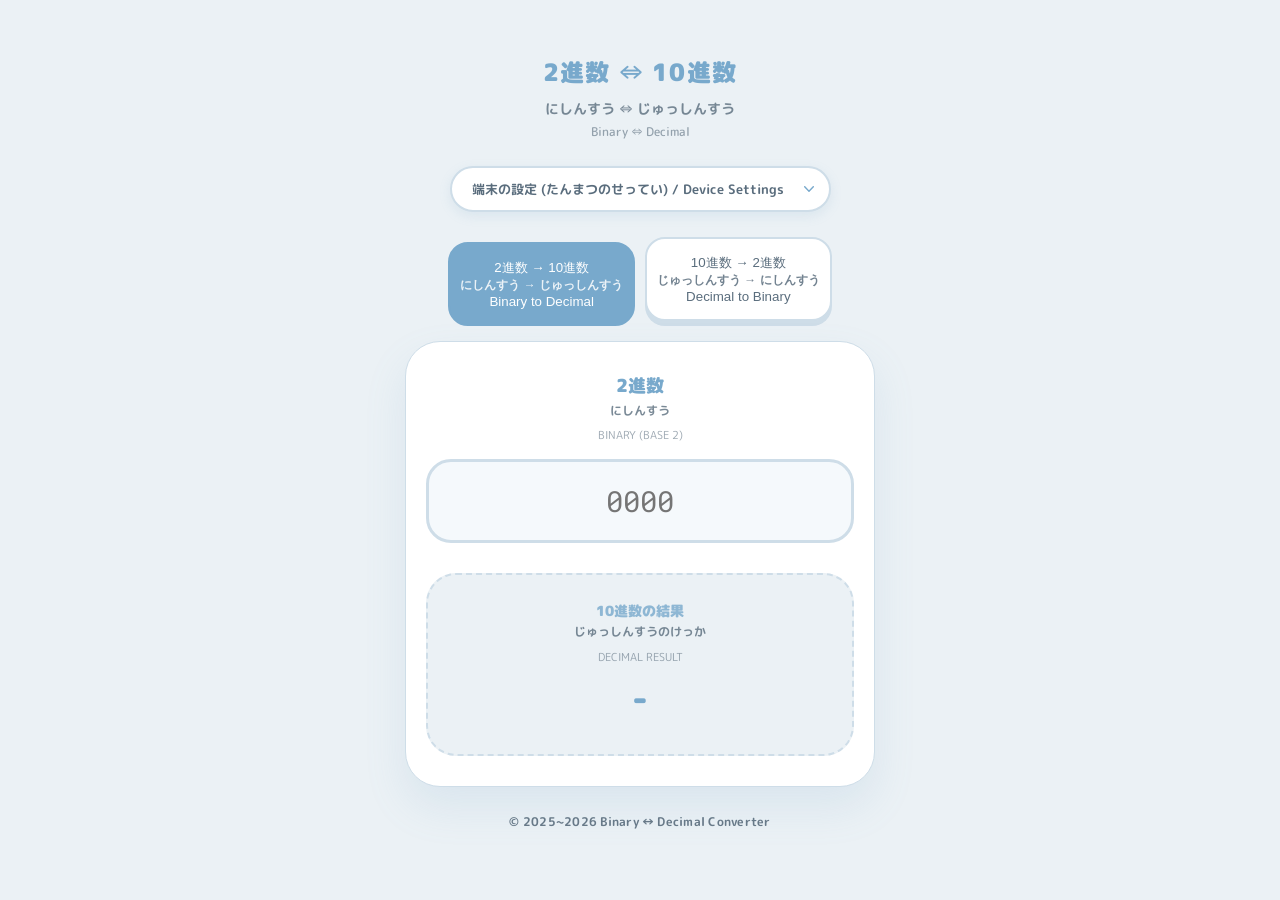
==== commit 532afe99: "Fix HTML encoding issues in index.html" ====
--- a/index.html
+++ b/index.html
@@ -299,7 +299,7 @@
         <select id="themeSelect" aria-label="テーマ選択 / Select Theme">
             <option value="light">ライト (らいと) / Light Mode</option>
             <option value="dark">ダーク (だーく) / Dark Mode</option>
-            <option value="system" selected>端末の設定 (たんまつのおせってい) / Device Settings</option>
+            <option value="system" selected>端末の設定 (たんまつのせってい) / Device Settings</option>
         </select>
     </div>
 
